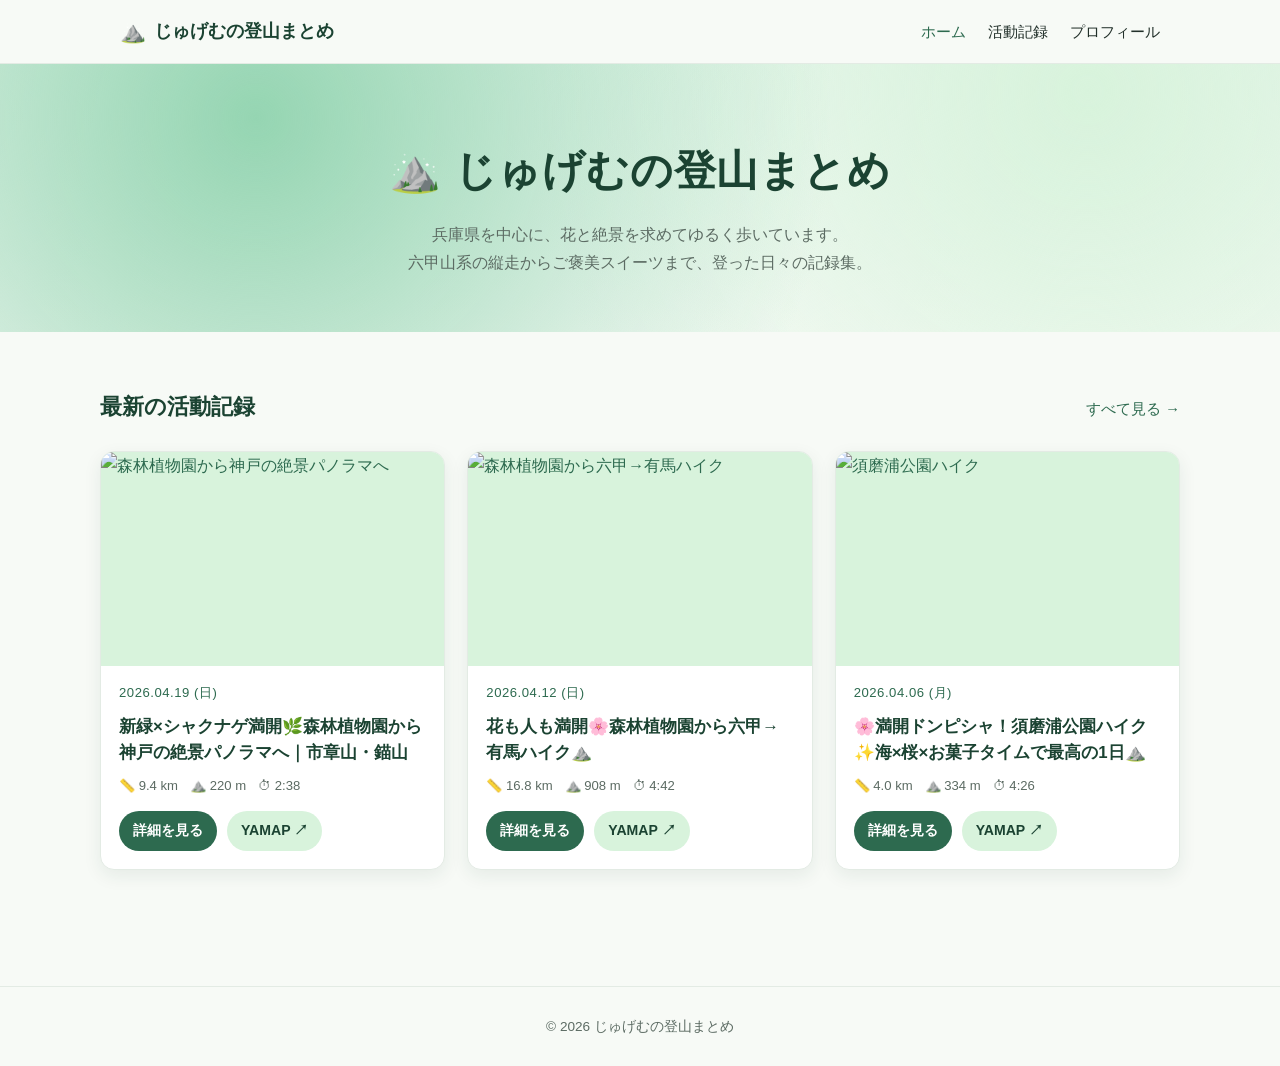
==== site/index.html @ bc141ed9 "じゅげむの登山まとめ HP の初回コミット - ホーム / 活動記録 / プロフィールの3ページ構成 - 活動詳細ページ3件（市章山・錨山、六甲→有馬、須磨浦公園） - 緑系カラーパレットの共通CSS" ====
<!DOCTYPE html>
<html lang="ja">
<head>
  <meta charset="UTF-8">
  <meta name="viewport" content="width=device-width, initial-scale=1.0">
  <title>じゅげむの登山まとめ</title>
  <meta name="description" content="兵庫県を中心に登山とハイキングを楽しむ、じゅげむの登山記録集。">

  <meta property="og:site_name" content="じゅげむの登山まとめ">
  <meta property="og:type" content="website">
  <meta property="og:locale" content="ja_JP">
  <meta property="og:url" content="https://jugemu-hiking.pages.dev/">
  <meta property="og:title" content="じゅげむの登山まとめ">
  <meta property="og:description" content="兵庫県を中心に、花と絶景を求めてゆるく歩く登山記録集。六甲山系の縦走からごほうびスイーツまで。">
  <meta property="og:image" content="https://cdn.yamap.co.jp/imgproxy/public/LtQO2FfdhT02dO26KLZMvg-ePVbwFpNypX8Zi2hLQD0/rs:fit:1920:1080/q:50/aHR0cHM6Ly9zMy1h/cC1ub3J0aGVhc3Qt/MS5hbWF6b25hd3Mu/Y29tL2ltYWdlMi55/YW1hcC5jby5qcC9w/cm9kdWN0aW9uLzU1/NjhmM2I3LWM3NGMt/NGY5Ny04NjU1LWM5/MzQwZTA3MjRkNQ">
  <meta property="og:image:width" content="1920">
  <meta property="og:image:height" content="1080">
  <meta property="og:image:alt" content="森林植物園のシャクナゲ">
  <meta name="twitter:card" content="summary_large_image">

  <link rel="stylesheet" href="css/style.css">
</head>
<body>

<header class="site-header">
  <div class="nav">
    <a href="index.html" class="brand"><span class="brand-mark">⛰️</span>じゅげむの登山まとめ</a>
    <nav class="nav-links">
      <a href="index.html" class="active">ホーム</a>
      <a href="activities.html">活動記録</a>
      <a href="about.html">プロフィール</a>
    </nav>
  </div>
</header>

<section class="hero">
  <h1>⛰️ じゅげむの登山まとめ</h1>
  <p>兵庫県を中心に、花と絶景を求めてゆるく歩いています。<br>六甲山系の縦走からご褒美スイーツまで、登った日々の記録集。</p>
</section>

<main class="container section">
  <div class="section-title">
    <h2>最新の活動記録</h2>
    <a href="activities.html">すべて見る →</a>
  </div>

  <div class="grid">

    <article class="card">
      <a href="activities/47557894.html">
        <img class="card-img" src="https://cdn.yamap.co.jp/imgproxy/public/LtQO2FfdhT02dO26KLZMvg-ePVbwFpNypX8Zi2hLQD0/rs:fit:1920:1080/q:50/aHR0cHM6Ly9zMy1h/cC1ub3J0aGVhc3Qt/MS5hbWF6b25hd3Mu/Y29tL2ltYWdlMi55/YW1hcC5jby5qcC9w/cm9kdWN0aW9uLzU1/NjhmM2I3LWM3NGMt/NGY5Ny04NjU1LWM5/MzQwZTA3MjRkNQ" alt="森林植物園から神戸の絶景パノラマへ">
      </a>
      <div class="card-body">
        <div class="card-date">2026.04.19 (日)</div>
        <h3 class="card-title">新緑×シャクナゲ満開🌿森林植物園から神戸の絶景パノラマへ｜市章山・錨山</h3>
        <div class="card-meta">
          <span>📏 9.4 km</span>
          <span>⛰️ 220 m</span>
          <span>⏱ 2:38</span>
        </div>
        <div class="card-actions">
          <a class="btn btn-primary" href="activities/47557894.html">詳細を見る</a>
          <a class="btn btn-ghost" href="https://yamap.com/activities/47557894" target="_blank" rel="noopener">YAMAP ↗</a>
        </div>
      </div>
    </article>

    <article class="card">
      <a href="activities/47399804.html">
        <img class="card-img" src="https://cdn.yamap.co.jp/imgproxy/public/htRLoaoKz0wVbCYh0bLryYFvmFsWra5KT3A8ZQSlKCI/rs:fit:1440:1080/q:50/aHR0cHM6Ly9zMy1h/cC1ub3J0aGVhc3Qt/MS5hbWF6b25hd3Mu/Y29tL2ltYWdlMi55/YW1hcC5jby5qcC9w/cm9kdWN0aW9uL2Fm/MmRjNGIyLWYxNjIt/NDNjYS1hODk3LTMz/OTVjYTU3MzI5OA" alt="森林植物園から六甲→有馬ハイク">
      </a>
      <div class="card-body">
        <div class="card-date">2026.04.12 (日)</div>
        <h3 class="card-title">花も人も満開🌸森林植物園から六甲→有馬ハイク⛰️</h3>
        <div class="card-meta">
          <span>📏 16.8 km</span>
          <span>⛰️ 908 m</span>
          <span>⏱ 4:42</span>
        </div>
        <div class="card-actions">
          <a class="btn btn-primary" href="activities/47399804.html">詳細を見る</a>
          <a class="btn btn-ghost" href="https://yamap.com/activities/47399804" target="_blank" rel="noopener">YAMAP ↗</a>
        </div>
      </div>
    </article>

    <article class="card">
      <a href="activities/47266013.html">
        <img class="card-img" src="https://cdn.yamap.co.jp/imgproxy/public/RKjHVRXtMi9uaBnIgYnRYjdLi3A7MMkgQ2MLxmGFr38/rs:fit:1440:1080/q:50/aHR0cHM6Ly9zMy1h/cC1ub3J0aGVhc3Qt/MS5hbWF6b25hd3Mu/Y29tL2ltYWdlMi55/YW1hcC5jby5qcC9w/cm9kdWN0aW9uLzJj/OTRkYTc5LTBiZmYt/NDk0ZS05NTdhLTdh/ZWJjMTdlZTBlOA" alt="須磨浦公園ハイク">
      </a>
      <div class="card-body">
        <div class="card-date">2026.04.06 (月)</div>
        <h3 class="card-title">🌸満開ドンピシャ！須磨浦公園ハイク✨海×桜×お菓子タイムで最高の1日⛰️</h3>
        <div class="card-meta">
          <span>📏 4.0 km</span>
          <span>⛰️ 334 m</span>
          <span>⏱ 4:26</span>
        </div>
        <div class="card-actions">
          <a class="btn btn-primary" href="activities/47266013.html">詳細を見る</a>
          <a class="btn btn-ghost" href="https://yamap.com/activities/47266013" target="_blank" rel="noopener">YAMAP ↗</a>
        </div>
      </div>
    </article>

  </div>
</main>

<footer class="site-footer">
  &copy; 2026 じゅげむの登山まとめ
</footer>

</body>
</html>
---- site/css/style.css ----
:root {
  --green-900: #1b4332;
  --green-700: #2d6a4f;
  --green-500: #52b788;
  --green-300: #95d5b2;
  --green-100: #d8f3dc;
  --bg: #f7faf6;
  --card: #ffffff;
  --text: #22302a;
  --text-muted: #5c6b63;
  --border: #e3ebe4;
  --shadow: 0 6px 18px rgba(27, 67, 50, 0.08);
  --radius: 14px;
}

* { box-sizing: border-box; }

html, body {
  margin: 0;
  padding: 0;
  background: var(--bg);
  color: var(--text);
  font-family: -apple-system, BlinkMacSystemFont, "Hiragino Sans", "Noto Sans JP",
               "Yu Gothic UI", "Meiryo", sans-serif;
  line-height: 1.7;
  -webkit-font-smoothing: antialiased;
}

a { color: var(--green-700); text-decoration: none; }
a:hover { color: var(--green-500); }

img { max-width: 100%; display: block; }

.container {
  max-width: 1080px;
  margin: 0 auto;
  padding: 0 20px;
}

/* ---------- Header / Nav ---------- */
.site-header {
  position: sticky;
  top: 0;
  z-index: 50;
  background: rgba(247, 250, 246, 0.92);
  backdrop-filter: saturate(1.4) blur(8px);
  border-bottom: 1px solid var(--border);
}
.nav {
  display: flex;
  align-items: center;
  justify-content: space-between;
  padding: 14px 20px;
  max-width: 1080px;
  margin: 0 auto;
}
.brand {
  font-weight: 700;
  font-size: 1.1rem;
  color: var(--green-900);
  display: flex;
  align-items: center;
  gap: 8px;
}
.brand-mark { font-size: 1.3rem; }
.nav-links { display: flex; gap: 22px; }
.nav-links a {
  color: var(--text);
  font-weight: 500;
  font-size: 0.95rem;
}
.nav-links a.active { color: var(--green-700); }

/* ---------- Hero ---------- */
.hero {
  background:
    radial-gradient(circle at 20% 20%, var(--green-300) 0%, transparent 55%),
    radial-gradient(circle at 85% 10%, var(--green-100) 0%, transparent 50%),
    linear-gradient(180deg, #eaf6ee 0%, var(--bg) 100%);
  padding: 72px 20px 56px;
  text-align: center;
}
.hero h1 {
  margin: 0 0 14px;
  font-size: clamp(1.8rem, 4vw, 2.6rem);
  color: var(--green-900);
  letter-spacing: 0.02em;
}
.hero p {
  margin: 0 auto;
  max-width: 560px;
  color: var(--text-muted);
  font-size: 1.02rem;
}

/* ---------- Section ---------- */
.section {
  padding: 56px 0;
}
.section-title {
  display: flex;
  align-items: baseline;
  justify-content: space-between;
  margin: 0 0 24px;
}
.section-title h2 {
  margin: 0;
  font-size: 1.4rem;
  color: var(--green-900);
}
.section-title a {
  font-size: 0.92rem;
}

/* ---------- Card grid ---------- */
.grid {
  display: grid;
  grid-template-columns: repeat(auto-fill, minmax(280px, 1fr));
  gap: 22px;
}
.card {
  background: var(--card);
  border: 1px solid var(--border);
  border-radius: var(--radius);
  overflow: hidden;
  box-shadow: var(--shadow);
  transition: transform 0.18s ease, box-shadow 0.18s ease;
  display: flex;
  flex-direction: column;
}
.card:hover {
  transform: translateY(-3px);
  box-shadow: 0 10px 24px rgba(27, 67, 50, 0.14);
}
.card-img {
  width: 100%;
  aspect-ratio: 16 / 10;
  object-fit: cover;
  background: var(--green-100);
}
.card-body {
  padding: 16px 18px 18px;
  display: flex;
  flex-direction: column;
  gap: 10px;
  flex: 1;
}
.card-date {
  font-size: 0.82rem;
  color: var(--green-700);
  letter-spacing: 0.04em;
}
.card-title {
  margin: 0;
  font-size: 1.05rem;
  line-height: 1.5;
  color: var(--green-900);
}
.card-meta {
  margin-top: auto;
  display: flex;
  gap: 12px;
  flex-wrap: wrap;
  font-size: 0.82rem;
  color: var(--text-muted);
}
.card-meta span { display: inline-flex; align-items: center; gap: 4px; }
.card-actions {
  display: flex;
  gap: 10px;
  margin-top: 4px;
}
.btn {
  display: inline-flex;
  align-items: center;
  gap: 6px;
  padding: 8px 14px;
  border-radius: 999px;
  font-size: 0.88rem;
  font-weight: 600;
  transition: background 0.15s ease;
}
.btn-primary {
  background: var(--green-700);
  color: #fff;
}
.btn-primary:hover { background: var(--green-500); color: #fff; }
.btn-ghost {
  background: var(--green-100);
  color: var(--green-900);
}
.btn-ghost:hover { background: var(--green-300); color: var(--green-900); }

/* ---------- Activity detail page ---------- */
.detail-hero {
  position: relative;
  width: 100%;
  aspect-ratio: 16 / 9;
  overflow: hidden;
  background: var(--green-100);
}
.detail-hero img {
  width: 100%;
  height: 100%;
  object-fit: cover;
}
.detail {
  max-width: 820px;
  margin: -60px auto 0;
  padding: 0 20px;
  position: relative;
  z-index: 2;
}
.detail-card {
  background: var(--card);
  border-radius: var(--radius);
  box-shadow: var(--shadow);
  padding: 28px 28px 32px;
  border: 1px solid var(--border);
}
.detail-date {
  color: var(--green-700);
  font-size: 0.9rem;
  letter-spacing: 0.04em;
  margin-bottom: 6px;
}
.detail-title {
  margin: 0 0 18px;
  font-size: clamp(1.3rem, 2.6vw, 1.8rem);
  color: var(--green-900);
  line-height: 1.45;
}
.stats {
  display: grid;
  grid-template-columns: repeat(auto-fit, minmax(110px, 1fr));
  gap: 12px;
  background: var(--green-100);
  border-radius: 10px;
  padding: 16px;
  margin: 18px 0 22px;
}
.stat-label {
  display: block;
  font-size: 0.76rem;
  color: var(--green-700);
  margin-bottom: 2px;
}
.stat-value {
  font-size: 1.05rem;
  font-weight: 700;
  color: var(--green-900);
}
.detail-body p {
  margin: 0 0 14px;
  color: var(--text);
}
.detail-footer {
  display: flex;
  justify-content: space-between;
  align-items: center;
  margin-top: 22px;
  padding-top: 18px;
  border-top: 1px solid var(--border);
  font-size: 0.9rem;
}

/* ---------- Profile / About ---------- */
.profile {
  max-width: 720px;
  margin: 0 auto;
}
.profile-card {
  background: var(--card);
  border: 1px solid var(--border);
  border-radius: var(--radius);
  padding: 32px 28px;
  box-shadow: var(--shadow);
  text-align: center;
}
.avatar {
  width: 96px;
  height: 96px;
  border-radius: 50%;
  background: linear-gradient(135deg, var(--green-300), var(--green-700));
  margin: 0 auto 16px;
  display: flex;
  align-items: center;
  justify-content: center;
  font-size: 2.4rem;
  color: #fff;
}
.profile h2 { margin: 0 0 8px; color: var(--green-900); }
.profile .bio { color: var(--text-muted); }

/* ---------- Footer ---------- */
.site-footer {
  margin-top: 60px;
  padding: 28px 20px;
  text-align: center;
  color: var(--text-muted);
  font-size: 0.85rem;
  border-top: 1px solid var(--border);
}

/* ---------- Responsive ---------- */
@media (max-width: 640px) {
  .nav-links { gap: 14px; }
  .hero { padding: 56px 18px 44px; }
  .section { padding: 40px 0; }
  .detail { margin-top: -40px; }
  .detail-card { padding: 22px 18px 24px; }
}
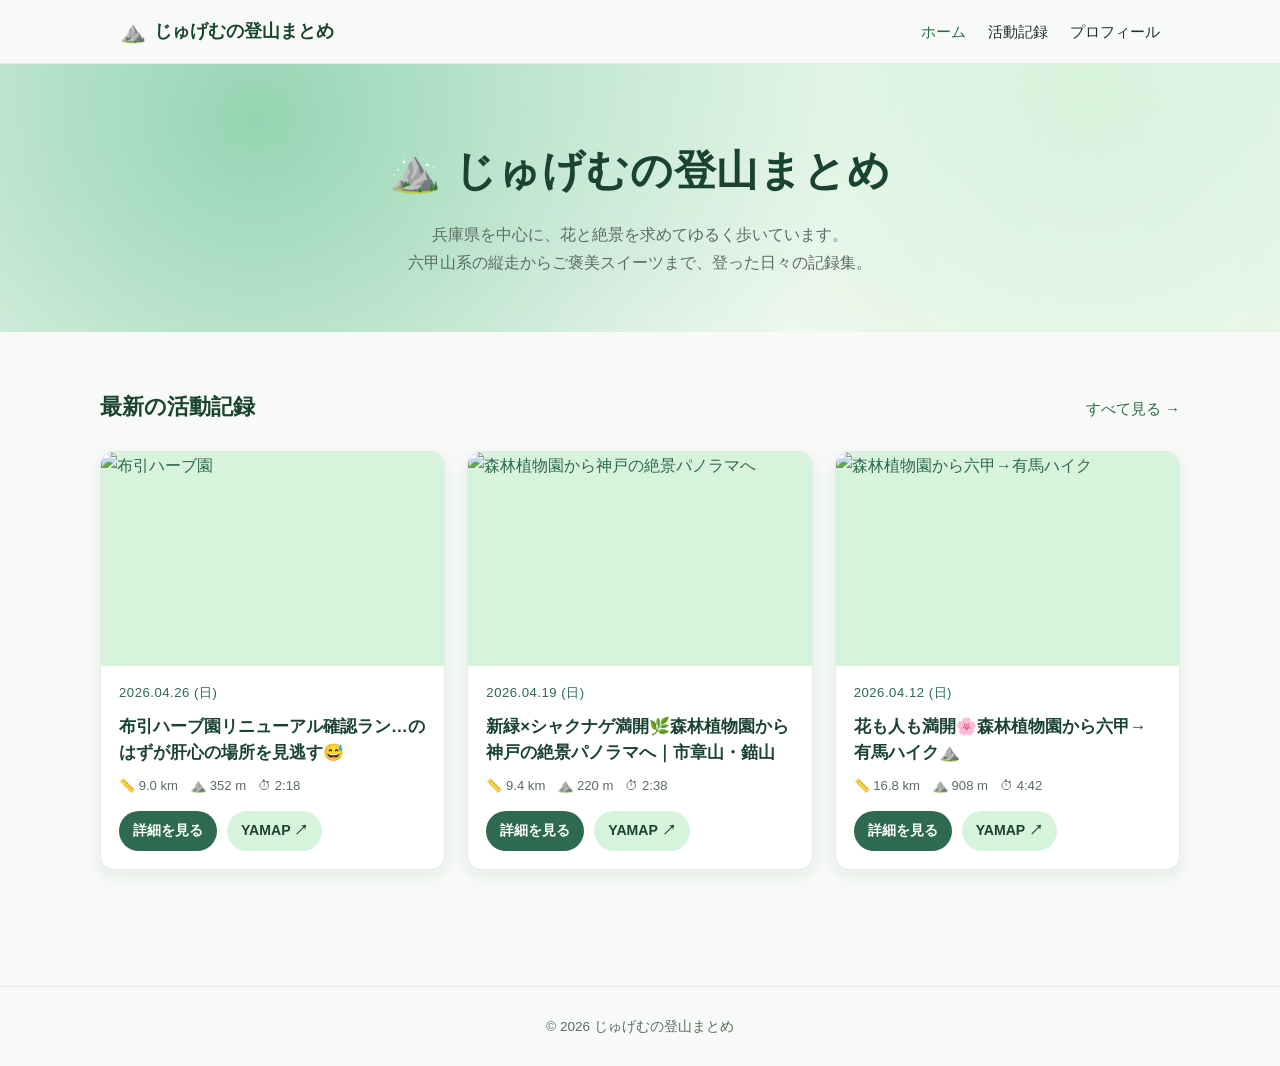
==== commit c885e9d7: "トップページの最新活動記録を布引ハーブ園に更新（2026.04.26） Co-Authored-By: Claude Sonnet 4.6 <noreply@anthropic.com>" ====
--- a/site/index.html
+++ b/site/index.html
@@ -12,10 +12,10 @@
   <meta property="og:url" content="https://jugemu-hiking.pages.dev/">
   <meta property="og:title" content="じゅげむの登山まとめ">
   <meta property="og:description" content="兵庫県を中心に、花と絶景を求めてゆるく歩く登山記録集。六甲山系の縦走からごほうびスイーツまで。">
-  <meta property="og:image" content="https://cdn.yamap.co.jp/imgproxy/public/LtQO2FfdhT02dO26KLZMvg-ePVbwFpNypX8Zi2hLQD0/rs:fit:1920:1080/q:50/aHR0cHM6Ly9zMy1h/cC1ub3J0aGVhc3Qt/MS5hbWF6b25hd3Mu/Y29tL2ltYWdlMi55/YW1hcC5jby5qcC9w/cm9kdWN0aW9uLzU1/NjhmM2I3LWM3NGMt/NGY5Ny04NjU1LWM5/MzQwZTA3MjRkNQ">
-  <meta property="og:image:width" content="1920">
+  <meta property="og:image" content="https://cdn.yamap.co.jp/imgproxy/public/xCgkYoN-_dKCTD7QiXzAC8wMJCecuK4JfdlOb-cwkSU/rs:fit:1440:1080/q:50/aHR0cHM6Ly9zMy1h/cC1ub3J0aGVhc3Qt/MS5hbWF6b25hd3Mu/Y29tL2ltYWdlMi55/YW1hcC5jby5qcC9w/cm9kdWN0aW9uL2Zk/ZWE4N2JjLTA3ZjMt/NDU0Ny1hNDlkLWEz/NzZhNWM1ZTE1Zg">
+  <meta property="og:image:width" content="1440">
   <meta property="og:image:height" content="1080">
-  <meta property="og:image:alt" content="森林植物園のシャクナゲ">
+  <meta property="og:image:alt" content="布引ハーブ園トレラン">
   <meta name="twitter:card" content="summary_large_image">
 
   <link rel="stylesheet" href="css/style.css">
@@ -45,6 +45,25 @@
   </div>
 
   <div class="grid">
+
+    <article class="card">
+      <a href="activities/47728688.html">
+        <img class="card-img" src="https://cdn.yamap.co.jp/imgproxy/public/xCgkYoN-_dKCTD7QiXzAC8wMJCecuK4JfdlOb-cwkSU/rs:fit:1440:1080/q:50/aHR0cHM6Ly9zMy1h/cC1ub3J0aGVhc3Qt/MS5hbWF6b25hd3Mu/Y29tL2ltYWdlMi55/YW1hcC5jby5qcC9w/cm9kdWN0aW9uL2Zk/ZWE4N2JjLTA3ZjMt/NDU0Ny1hNDlkLWEz/NzZhNWM1ZTE1Zg" alt="布引ハーブ園">
+      </a>
+      <div class="card-body">
+        <div class="card-date">2026.04.26 (日)</div>
+        <h3 class="card-title">布引ハーブ園リニューアル確認ラン…のはずが肝心の場所を見逃す😅</h3>
+        <div class="card-meta">
+          <span>📏 9.0 km</span>
+          <span>⛰️ 352 m</span>
+          <span>⏱ 2:18</span>
+        </div>
+        <div class="card-actions">
+          <a class="btn btn-primary" href="activities/47728688.html">詳細を見る</a>
+          <a class="btn btn-ghost" href="https://yamap.com/activities/47728688" target="_blank" rel="noopener">YAMAP ↗</a>
+        </div>
+      </div>
+    </article>
 
     <article class="card">
       <a href="activities/47557894.html">
@@ -84,25 +103,6 @@
       </div>
     </article>
 
-    <article class="card">
-      <a href="activities/47266013.html">
-        <img class="card-img" src="https://cdn.yamap.co.jp/imgproxy/public/RKjHVRXtMi9uaBnIgYnRYjdLi3A7MMkgQ2MLxmGFr38/rs:fit:1440:1080/q:50/aHR0cHM6Ly9zMy1h/cC1ub3J0aGVhc3Qt/MS5hbWF6b25hd3Mu/Y29tL2ltYWdlMi55/YW1hcC5jby5qcC9w/cm9kdWN0aW9uLzJj/OTRkYTc5LTBiZmYt/NDk0ZS05NTdhLTdh/ZWJjMTdlZTBlOA" alt="須磨浦公園ハイク">
-      </a>
-      <div class="card-body">
-        <div class="card-date">2026.04.06 (月)</div>
-        <h3 class="card-title">🌸満開ドンピシャ！須磨浦公園ハイク✨海×桜×お菓子タイムで最高の1日⛰️</h3>
-        <div class="card-meta">
-          <span>📏 4.0 km</span>
-          <span>⛰️ 334 m</span>
-          <span>⏱ 4:26</span>
-        </div>
-        <div class="card-actions">
-          <a class="btn btn-primary" href="activities/47266013.html">詳細を見る</a>
-          <a class="btn btn-ghost" href="https://yamap.com/activities/47266013" target="_blank" rel="noopener">YAMAP ↗</a>
-        </div>
-      </div>
-    </article>
-
   </div>
 </main>
 
